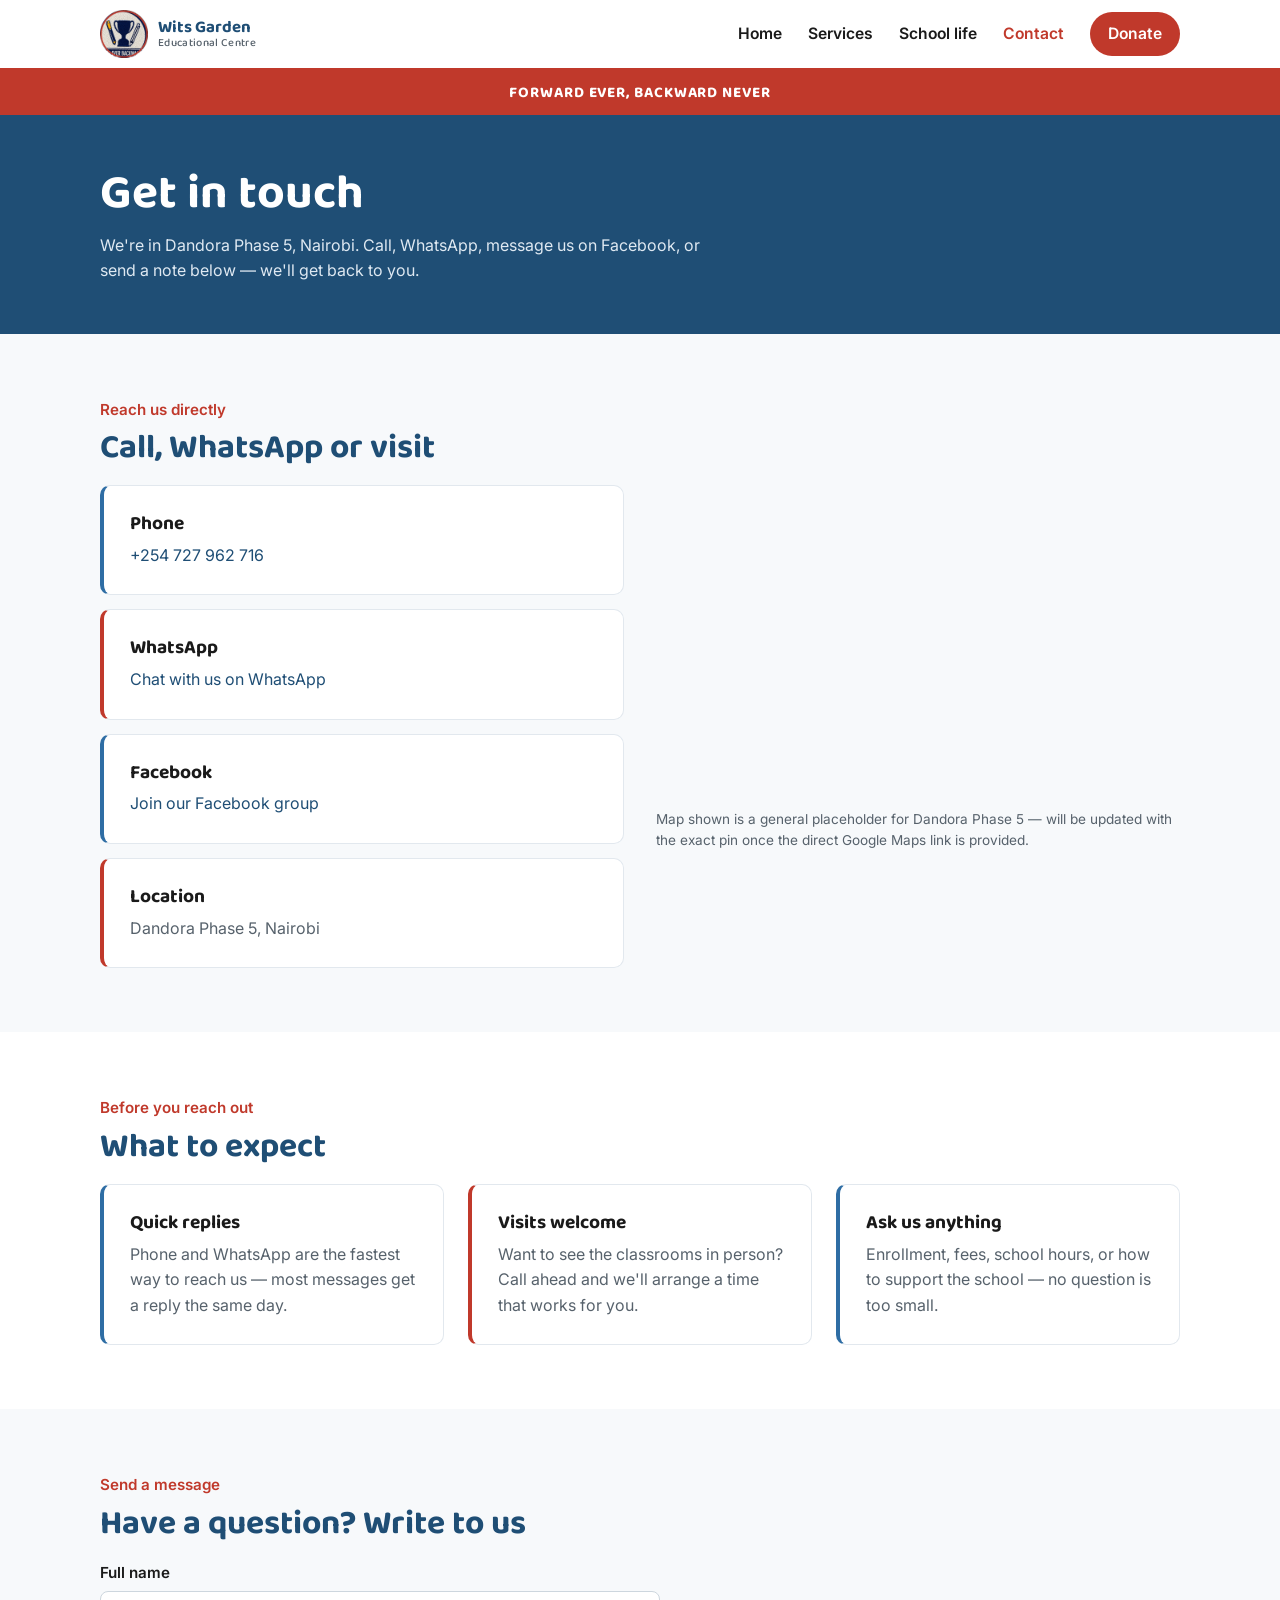
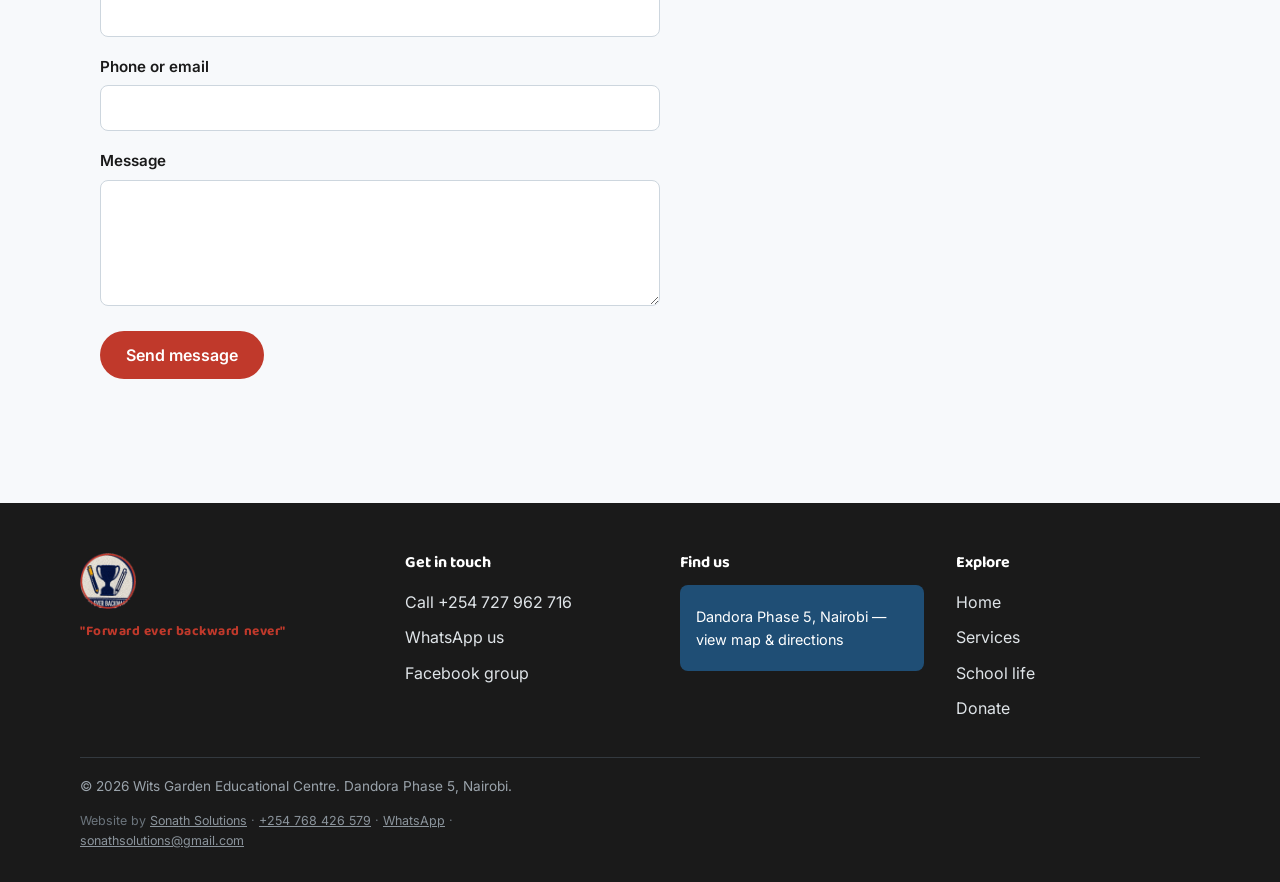
==== contact.html @ b7c3abeb "first commit" ====
<!DOCTYPE html>
<html lang="en">
<head>
<meta charset="UTF-8">
<meta name="viewport" content="width=device-width, initial-scale=1.0">
<title>Contact us — Wits Garden Educational Centre</title>
<meta name="description" content="Reach Wits Garden Educational Centre in Dandora Phase 5, Nairobi — call, WhatsApp, Facebook or send a message.">
<link rel="canonical" href="https://www.witsgardenedu.co.ke/contact.html">
<meta name="theme-color" content="#2e6da4">
<link rel="icon" href="favicon.ico" sizes="any">
<link rel="icon" type="image/png" sizes="32x32" href="favicon-32.png">
<link rel="icon" type="image/png" sizes="192x192" href="favicon-192.png">
<link rel="apple-touch-icon" href="favicon-180.png">
<meta property="og:type" content="website">
<meta property="og:title" content="Contact us — Wits Garden Educational Centre">
<meta property="og:description" content="Call, WhatsApp, message us on Facebook, or find us in Dandora Phase 5, Nairobi.">
<meta property="og:image" content="https://www.witsgardenedu.co.ke/images/banner-photo.jpg">
<meta property="og:url" content="https://www.witsgardenedu.co.ke/contact.html">
<link rel="preconnect" href="https://fonts.googleapis.com">
<link rel="preconnect" href="https://fonts.gstatic.com" crossorigin>
<link href="https://fonts.googleapis.com/css2?family=Baloo+2:wght@500;700&family=Inter:wght@400;500;600&display=swap" rel="stylesheet">
<link rel="stylesheet" href="style.css">
</head>
<body>
<a class="skip-link" href="#main">Skip to content</a>

<header class="site-header">
  <div class="container nav-wrap">
    <a href="index.html" class="brand">
      <img src="images/logo-badge.png" alt="Wits Garden Educational Centre crest" class="brand-logo">
      <span class="brand-name">Wits Garden<br><small>Educational Centre</small></span>
    </a>
    <button class="nav-toggle" id="navToggle" aria-expanded="false" aria-controls="siteNav" aria-label="Open menu">
      <span></span><span></span><span></span>
    </button>
    <nav class="site-nav" id="siteNav">
      <a href="index.html">Home</a>
      <a href="services.html">Services</a>
      <a href="school-life.html">School life</a>
      <a href="contact.html" class="active">Contact</a>
      <a href="donate.html" class="nav-cta">Donate</a>
    </nav>
  </div>
</header>

<div class="motto-strip">FORWARD EVER, BACKWARD NEVER</div>

<main id="main">

  <section class="page-header">
    <div class="container">
      <h1>Get in touch</h1>
      <p>We're in Dandora Phase 5, Nairobi. Call, WhatsApp, message us on Facebook, or send a note below — we'll get back to you.</p>
    </div>
  </section>

  <section>
    <div class="container grid-2">
      <div>
        <p class="eyebrow">Reach us directly</p>
        <h2>Call, WhatsApp or visit</h2>
        <div class="card" style="margin-bottom:14px;">
          <h3>Phone</h3>
          <p><a href="tel:+254727962716">+254 727 962 716</a></p>
        </div>
        <div class="card card-alt" style="margin-bottom:14px;">
          <h3>WhatsApp</h3>
          <p><a href="https://wa.me/254727962716" target="_blank" rel="noopener">Chat with us on WhatsApp</a></p>
        </div>
        <div class="card" style="margin-bottom:14px;">
          <h3>Facebook</h3>
          <p><a href="https://www.facebook.com/groups/225257886135618/" target="_blank" rel="noopener">Join our Facebook group</a></p>
        </div>
        <div class="card card-alt">
          <h3>Location</h3>
          <p>Dandora Phase 5, Nairobi</p>
        </div>
      </div>

      <div>
        <iframe class="map-frame" src="https://www.google.com/maps?q=Dandora+Phase+5+Nairobi&output=embed" title="Map of Wits Garden Educational Centre, Dandora Phase 5, Nairobi" loading="lazy"></iframe>
        <p class="media-caption">Map shown is a general placeholder for Dandora Phase 5 — will be updated with the exact pin once the direct Google Maps link is provided.</p>
      </div>
    </div>
  </section>

  <section class="section-alt">
    <div class="container">
      <p class="eyebrow">Before you reach out</p>
      <h2>What to expect</h2>
      <div class="grid-3">
        <div class="card">
          <h3>Quick replies</h3>
          <p>Phone and WhatsApp are the fastest way to reach us — most messages get a reply the same day.</p>
        </div>
        <div class="card card-alt">
          <h3>Visits welcome</h3>
          <p>Want to see the classrooms in person? Call ahead and we'll arrange a time that works for you.</p>
        </div>
        <div class="card">
          <h3>Ask us anything</h3>
          <p>Enrollment, fees, school hours, or how to support the school — no question is too small.</p>
        </div>
      </div>
    </div>
  </section>

  <section>
    <div class="container">
      <p class="eyebrow">Send a message</p>
      <h2>Have a question? Write to us</h2>
      <form id="contactForm" novalidate>
        <div class="field">
          <label for="contactName">Full name</label>
          <input type="text" id="contactName" name="name" required>
          <p class="field-error">Enter your name.</p>
        </div>
        <div class="field">
          <label for="contactPhone">Phone or email</label>
          <input type="text" id="contactPhone" name="contact" required>
          <p class="field-error">Enter a phone number or email so we can reply.</p>
        </div>
        <div class="field">
          <label for="contactMessage">Message</label>
          <textarea id="contactMessage" name="message" rows="5" required></textarea>
          <p class="field-error">Let us know what you'd like to ask.</p>
        </div>
        <button type="submit" class="btn btn-primary">Send message</button>
        <p class="form-note" id="contactFormNote" role="status"></p>
      </form>
    </div>
  </section>

</main>

<footer class="site-footer">
  <div class="container footer-grid">
    <div class="footer-brand">
      <img src="images/logo-badge.png" alt="Wits Garden Educational Centre crest" class="footer-logo">
      <p class="motto">"Forward ever backward never"</p>
    </div>
    <div class="footer-links">
      <h3>Get in touch</h3>
      <a href="tel:+254727962716">Call +254 727 962 716</a>
      <a href="https://wa.me/254727962716" target="_blank" rel="noopener">WhatsApp us</a>
      <a href="https://www.facebook.com/groups/225257886135618/" target="_blank" rel="noopener">Facebook group</a>
    </div>
    <div class="footer-map">
      <h3>Find us</h3>
      <a href="contact.html" class="map-thumb">Dandora Phase 5, Nairobi — view map &amp; directions</a>
    </div>
    <div class="footer-nav">
      <h3>Explore</h3>
      <a href="index.html">Home</a>
      <a href="services.html">Services</a>
      <a href="school-life.html">School life</a>
      <a href="donate.html">Donate</a>
    </div>
  </div>
  <div class="container footer-bottom">
    <p>&copy; <span id="year"></span> Wits Garden Educational Centre. Dandora Phase 5, Nairobi.</p>
    <p class="footer-credit">Website by <a href="https://sonathsolutions.com" target="_blank" rel="noopener">Sonath Solutions</a> · <a href="tel:+254768426579">+254 768 426 579</a> · <a href="https://wa.me/254768426579" target="_blank" rel="noopener">WhatsApp</a> · <a href="mailto:sonathsolutions@gmail.com">sonathsolutions@gmail.com</a></p>
  </div>
</footer>

<script src="script.js"></script>
</body>
</html>
---- style.css ----
/* ============ Wits Garden Educational Centre — shared styles ============ */

:root{
  --red:#c0392b;
  --red-dark:#962c20;
  --sky:#2e6da4;
  --sky-dark:#1f4e75;
  --sky-light:#eaf2f8;
  --ink:#1a1a1a;
  --gray:#57626c;
  --paper:#ffffff;
  --bg:#f7f9fb;
  --radius:10px;
  --maxw:1120px;
}

*,*::before,*::after{ box-sizing:border-box; }

html{ scroll-behavior:smooth; }

body{
  margin:0;
  font-family:'Inter', Arial, sans-serif;
  color:var(--ink);
  background:var(--bg);
  line-height:1.6;
}

h1,h2,h3,h4{
  font-family:'Baloo 2', 'Inter', Arial, sans-serif;
  font-weight:700;
  line-height:1.2;
  margin:0 0 .5em;
  color:var(--sky-dark);
}

h1{ font-size:clamp(2rem,4.5vw,3rem); }
h2{ font-size:clamp(1.5rem,3vw,2.1rem); }
h3{ font-size:1.2rem; }

p{ margin:0 0 1em; max-width:66ch; }

a{ color:var(--sky-dark); text-decoration:none; }
a:hover{ text-decoration:underline; }

img{ max-width:100%; display:block; }

ul{ margin:0; padding:0; list-style:none; }

.container{
  max-width:var(--maxw);
  margin:0 auto;
  padding:0 20px;
}

section{ padding:64px 0; }

.section-alt{ background:var(--paper); }

.eyebrow{
  color:var(--red);
  font-weight:600;
  font-size:.95rem;
  margin:0 0 .4em;
}

/* ---------- Buttons ---------- */
.btn{
  display:inline-flex;
  align-items:center;
  gap:.5em;
  padding:12px 24px;
  border-radius:999px;
  font-weight:600;
  font-family:'Inter',Arial,sans-serif;
  border:2px solid transparent;
  cursor:pointer;
  text-decoration:none;
  font-size:1rem;
}
.btn:hover{ text-decoration:none; }
.btn-primary{ background:var(--red); color:#fff; }
.btn-primary:hover{ background:var(--red-dark); }
.btn-outline{ background:transparent; border-color:#fff; color:#fff; }
.btn-outline:hover{ background:rgba(255,255,255,.15); }
.btn-sky{ background:var(--sky); color:#fff; }
.btn-sky:hover{ background:var(--sky-dark); }

/* ---------- Header / Nav ---------- */
.site-header{
  position:sticky;
  top:0;
  z-index:50;
  background:#fff;
  border-bottom:3px solid var(--red);
}
.nav-wrap{
  display:flex;
  align-items:center;
  justify-content:space-between;
  padding:10px 20px;
}
.brand{
  display:flex;
  align-items:center;
  gap:10px;
  color:var(--ink);
}
.brand:hover{ text-decoration:none; }
.brand-logo{ height:48px; width:48px; object-fit:contain; }
.brand-name{
  font-family:'Baloo 2',sans-serif;
  font-weight:700;
  line-height:1.15;
  color:var(--sky-dark);
  font-size:1.05rem;
}
.brand-name small{
  display:block;
  font-weight:500;
  font-size:.7rem;
  color:var(--gray);
  letter-spacing:.03em;
}

.site-nav{
  display:flex;
  align-items:center;
  gap:26px;
}
.site-nav a{
  color:var(--ink);
  font-weight:600;
  font-size:.98rem;
}
.site-nav a.active{ color:var(--red); }
.site-nav a.nav-cta{
  background:var(--red);
  color:#fff;
  padding:9px 18px;
  border-radius:999px;
}
.site-nav a.nav-cta:hover{ background:var(--red-dark); text-decoration:none; }

.nav-toggle{
  display:none;
  flex-direction:column;
  gap:5px;
  background:none;
  border:none;
  cursor:pointer;
  padding:8px;
}
.nav-toggle span{
  width:26px;
  height:3px;
  background:var(--ink);
  border-radius:2px;
}

@media (max-width:860px){
  .nav-toggle{ display:flex; }
  .site-nav{
    position:absolute;
    top:100%;
    left:0;
    right:0;
    background:#fff;
    flex-direction:column;
    align-items:flex-start;
    gap:0;
    border-bottom:3px solid var(--red);
    max-height:0;
    overflow:hidden;
    transition:max-height .25s ease;
  }
  .site-nav.open{ max-height:340px; }
  .site-nav a{
    width:100%;
    padding:14px 20px;
    border-top:1px solid #eee;
  }
  .site-nav a.nav-cta{
    border-radius:0;
    text-align:center;
  }
}

/* ---------- Hero ---------- */
.hero{
  background:var(--sky);
  color:#fff;
  padding:70px 0;
  position:relative;
  overflow:hidden;
}
.hero .container{
  display:grid;
  grid-template-columns:1.1fr .9fr;
  gap:40px;
  align-items:center;
}
.hero-eyebrow{
  color:#fff;
  opacity:.85;
  font-weight:600;
  letter-spacing:.02em;
  margin-bottom:.6em;
}
.hero h1{ color:#fff; }
.hero p{ color:#eaf2f8; max-width:52ch; }
.hero-actions{
  display:flex;
  gap:14px;
  flex-wrap:wrap;
  margin-top:24px;
}
.hero-media{
  background:var(--sky-dark);
  border-radius:var(--radius);
  overflow:hidden;
  aspect-ratio:4/3;
  display:flex;
  align-items:center;
  justify-content:center;
}
.hero-media img{ width:100%; height:100%; object-fit:cover; }

.motto-strip{
  background:var(--red);
  color:#fff;
  text-align:center;
  padding:10px 0;
  font-family:'Baloo 2',sans-serif;
  font-weight:700;
  letter-spacing:.06em;
  font-size:.95rem;
}

@media (max-width:780px){
  .hero .container{ grid-template-columns:1fr; }
  .hero-media{ order:-1; }
}

/* ---------- Cards / grids ---------- */
.grid-3{
  display:grid;
  grid-template-columns:repeat(3,1fr);
  gap:24px;
}
.grid-2{
  display:grid;
  grid-template-columns:1fr 1fr;
  gap:32px;
  align-items:center;
}
@media (max-width:780px){
  .grid-3{ grid-template-columns:1fr; }
  .grid-2{ grid-template-columns:1fr; }
}

.card{
  background:#fff;
  border:1px solid #e2e8ee;
  border-left:4px solid var(--sky);
  border-radius:var(--radius);
  padding:26px;
}
.card h3{ color:var(--ink); margin-bottom:.4em; }
.card p{ color:var(--gray); margin:0; }

.card-alt{ border-left-color:var(--red); }

/* ---------- Media / gallery ---------- */
.media-item{
  border-radius:var(--radius);
  overflow:hidden;
  background:var(--sky-light);
  aspect-ratio:4/3;
  position:relative;
}
.media-item img{ width:100%; height:100%; object-fit:cover; }
.media-item video{ width:100%; height:100%; object-fit:cover; display:block; background:#000; }
.media-item.video::after{
  content:"";
  position:absolute;
  inset:0;
  margin:auto;
  width:56px;
  height:56px;
  border-radius:50%;
  background:rgba(26,26,26,.55);
  pointer-events:none;
}
.media-item.video::before{
  content:"";
  position:absolute;
  top:50%; left:50%;
  transform:translate(-40%,-50%);
  width:0; height:0;
  border-top:11px solid transparent;
  border-bottom:11px solid transparent;
  border-left:18px solid #fff;
  z-index:2;
  pointer-events:none;
}
.media-grid{
  display:grid;
  grid-template-columns:repeat(3,1fr);
  gap:18px;
}
@media (max-width:780px){
  .media-grid{ grid-template-columns:repeat(2,1fr); }
}
@media (max-width:480px){
  .media-grid{ grid-template-columns:1fr; }
}
.media-caption{
  font-size:.85rem;
  color:var(--gray);
  margin-top:6px;
}

/* ---------- Map ---------- */
.map-frame{
  border:0;
  width:100%;
  aspect-ratio:16/9;
  border-radius:var(--radius);
  filter:grayscale(.1);
}
.map-teaser{
  display:block;
  border-radius:var(--radius);
  overflow:hidden;
  border:1px solid #e2e8ee;
}
.map-teaser .map-frame{ pointer-events:none; aspect-ratio:16/7; }
.map-teaser-label{
  display:flex;
  justify-content:space-between;
  align-items:center;
  padding:14px 18px;
  background:#fff;
}

/* ---------- Forms ---------- */
form{ max-width:560px; }
.field{ margin-bottom:18px; }
.field label{
  display:block;
  font-weight:600;
  margin-bottom:6px;
  font-size:.95rem;
}
.field input,
.field textarea,
.field select{
  width:100%;
  padding:12px 14px;
  border:1px solid #cdd6de;
  border-radius:8px;
  font-family:inherit;
  font-size:1rem;
  background:#fff;
}
.field input:focus,
.field textarea:focus,
.field select:focus{
  outline:3px solid var(--sky-light);
  border-color:var(--sky);
}
.field-error{
  color:var(--red);
  font-size:.85rem;
  margin-top:5px;
  display:none;
}
.field.invalid .field-error{ display:block; }
.field.invalid input,
.field.invalid textarea,
.field.invalid select{ border-color:var(--red); }

.form-note{
  background:var(--sky-light);
  border-radius:var(--radius);
  padding:16px 18px;
  font-size:.92rem;
  color:var(--sky-dark);
  display:none;
}
.form-note.visible{ display:block; }

/* ---------- Ways to help ---------- */
.help-grid{
  display:grid;
  grid-template-columns:repeat(4,1fr);
  gap:18px;
}
@media (max-width:900px){ .help-grid{ grid-template-columns:repeat(2,1fr); } }
@media (max-width:480px){ .help-grid{ grid-template-columns:1fr; } }
.help-card{
  background:#fff;
  border:1px solid #e2e8ee;
  border-radius:var(--radius);
  padding:22px;
  text-align:left;
}
.help-card h3{ font-size:1.05rem; }
.help-card p{ color:var(--gray); font-size:.92rem; margin:0; }

/* ---------- Footer ---------- */
.site-footer{
  background:var(--ink);
  color:#dfe4e8;
  margin-top:60px;
}
.footer-grid{
  display:grid;
  grid-template-columns:1.2fr 1fr 1fr 1fr;
  gap:32px;
  padding:50px 0 30px;
}
@media (max-width:860px){
  .footer-grid{ grid-template-columns:1fr 1fr; }
}
@media (max-width:520px){
  .footer-grid{ grid-template-columns:1fr; }
}
.footer-grid h3{
  color:#fff;
  font-size:1rem;
  margin-bottom:12px;
}
.footer-logo{ height:56px; width:56px; object-fit:contain; margin-bottom:12px; }
.footer-brand .motto{
  color:var(--red);
  font-family:'Baloo 2',sans-serif;
  font-weight:700;
  font-size:.85rem;
  letter-spacing:.04em;
}
.footer-links a,
.footer-nav a{
  display:block;
  color:#dfe4e8;
  padding:5px 0;
}
.footer-links a:hover,
.footer-nav a:hover,
.footer-map a:hover{ color:#fff; }
.footer-map .map-thumb{
  display:block;
  background:var(--sky-dark);
  color:#fff;
  border-radius:8px;
  padding:20px 16px;
  font-size:.9rem;
}
.footer-bottom{
  border-top:1px solid #33393f;
  padding:18px 0;
  font-size:.85rem;
  color:#9aa3ab;
}

/* ---------- Page header (non-home pages) ---------- */
.page-header{
  background:var(--sky-dark);
  color:#fff;
  padding:50px 0;
}
.page-header h1{ color:#fff; margin-bottom:.2em; }
.page-header p{ color:#dfe9f2; margin:0; max-width:60ch; }

.skip-link{
  position:absolute;
  left:-999px;
  top:auto;
  background:var(--red);
  color:#fff;
  padding:10px 16px;
  z-index:100;
}
.skip-link:focus{ left:10px; top:10px; }

/* ---------- Hero with real photo background ---------- */
.hero{
  background-size:cover;
  background-position:center;
  position:relative;
}
.hero::before{
  content:"";
  position:absolute;
  inset:0;
  background:linear-gradient(100deg, rgba(31,78,117,.94) 0%, rgba(31,78,117,.86) 45%, rgba(31,78,117,.55) 100%);
}
.hero .container{ position:relative; z-index:1; }

/* ---------- Stat strip ---------- */
.stat-strip{
  background:#fff;
  border-top:1px solid #e2e8ee;
  border-bottom:1px solid #e2e8ee;
}
.stat-strip .container{
  display:flex;
  flex-wrap:wrap;
  gap:20px;
  padding:22px 20px;
  justify-content:space-between;
}
.stat{
  flex:1 1 200px;
  text-align:center;
}
.stat strong{
  display:block;
  font-family:'Baloo 2',sans-serif;
  color:var(--red);
  font-size:1.4rem;
}
.stat span{
  font-size:.85rem;
  color:var(--gray);
}

/* ---------- Value chips ---------- */
.value-chips{
  display:flex;
  flex-wrap:wrap;
  gap:10px;
  margin:18px 0 0;
}
.value-chip{
  background:var(--sky-light);
  color:var(--sky-dark);
  border:1px solid #cfe0ee;
  border-radius:999px;
  padding:8px 16px;
  font-weight:600;
  font-size:.9rem;
}

/* ---------- Gallery figures with captions ---------- */
.media-item + figcaption,
figure.media-item figcaption{
  font-size:.85rem;
  color:var(--gray);
  margin-top:6px;
}
figure{ margin:0; }
.media-item button.zoom-btn{
  position:absolute;
  inset:0;
  width:100%;
  height:100%;
  padding:0;
  border:0;
  background:transparent;
  cursor:zoom-in;
}

/* ---------- Video cards ---------- */
.video-card{
  background:#fff;
  border:1px solid #e2e8ee;
  border-radius:var(--radius);
  overflow:hidden;
}
.video-card video{
  width:100%;
  display:block;
  background:#000;
  aspect-ratio:4/5;
  object-fit:cover;
}
.video-card .video-caption{
  padding:12px 14px;
  font-size:.88rem;
  color:var(--gray);
}
.video-grid{
  display:grid;
  grid-template-columns:repeat(4,1fr);
  gap:18px;
}
@media (max-width:900px){ .video-grid{ grid-template-columns:repeat(2,1fr); } }
@media (max-width:480px){ .video-grid{ grid-template-columns:1fr; } }

/* ---------- Lightbox ---------- */
.lightbox{
  position:fixed;
  inset:0;
  background:rgba(10,12,14,.92);
  display:none;
  align-items:center;
  justify-content:center;
  z-index:200;
  padding:30px;
}
.lightbox.open{ display:flex; }
.lightbox img{
  max-width:100%;
  max-height:85vh;
  border-radius:6px;
}
.lightbox-close{
  position:absolute;
  top:18px;
  right:22px;
  background:none;
  border:none;
  color:#fff;
  font-size:2rem;
  line-height:1;
  cursor:pointer;
}

/* ---------- FAQ (native details/summary) ---------- */
.faq-item{
  background:#fff;
  border:1px solid #e2e8ee;
  border-radius:var(--radius);
  padding:6px 20px;
  margin-bottom:12px;
}
.faq-item summary{
  cursor:pointer;
  font-weight:600;
  padding:14px 0;
  list-style:none;
}
.faq-item summary::-webkit-details-marker{ display:none; }
.faq-item summary::after{
  content:"+";
  float:right;
  color:var(--red);
  font-size:1.3rem;
}
.faq-item[open] summary::after{ content:"\2212"; }
.faq-item p{ color:var(--gray); margin:0 0 16px; max-width:none; }

/* ---------- Use of funds ---------- */
.fund-list{
  display:grid;
  grid-template-columns:repeat(2,1fr);
  gap:16px;
}
@media (max-width:600px){ .fund-list{ grid-template-columns:1fr; } }
.fund-item{
  display:flex;
  gap:14px;
  background:#fff;
  border:1px solid #e2e8ee;
  border-radius:var(--radius);
  padding:18px;
}
.fund-item .fund-icon{
  width:38px;
  height:38px;
  flex:none;
  border-radius:50%;
  background:var(--sky-light);
  color:var(--sky-dark);
  display:flex;
  align-items:center;
  justify-content:center;
  font-weight:700;
}
.fund-item h3{ font-size:1rem; margin-bottom:.25em; }
.fund-item p{ margin:0; color:var(--gray); font-size:.92rem; }

/* ---------- Footer credit line ---------- */
.footer-credit{
  font-size:.78rem;
  color:#6b747c;
  margin-top:6px;
}
.footer-credit a{
  color:#8b949c;
  text-decoration:underline;
}
.footer-credit a:hover{ color:#fff; }
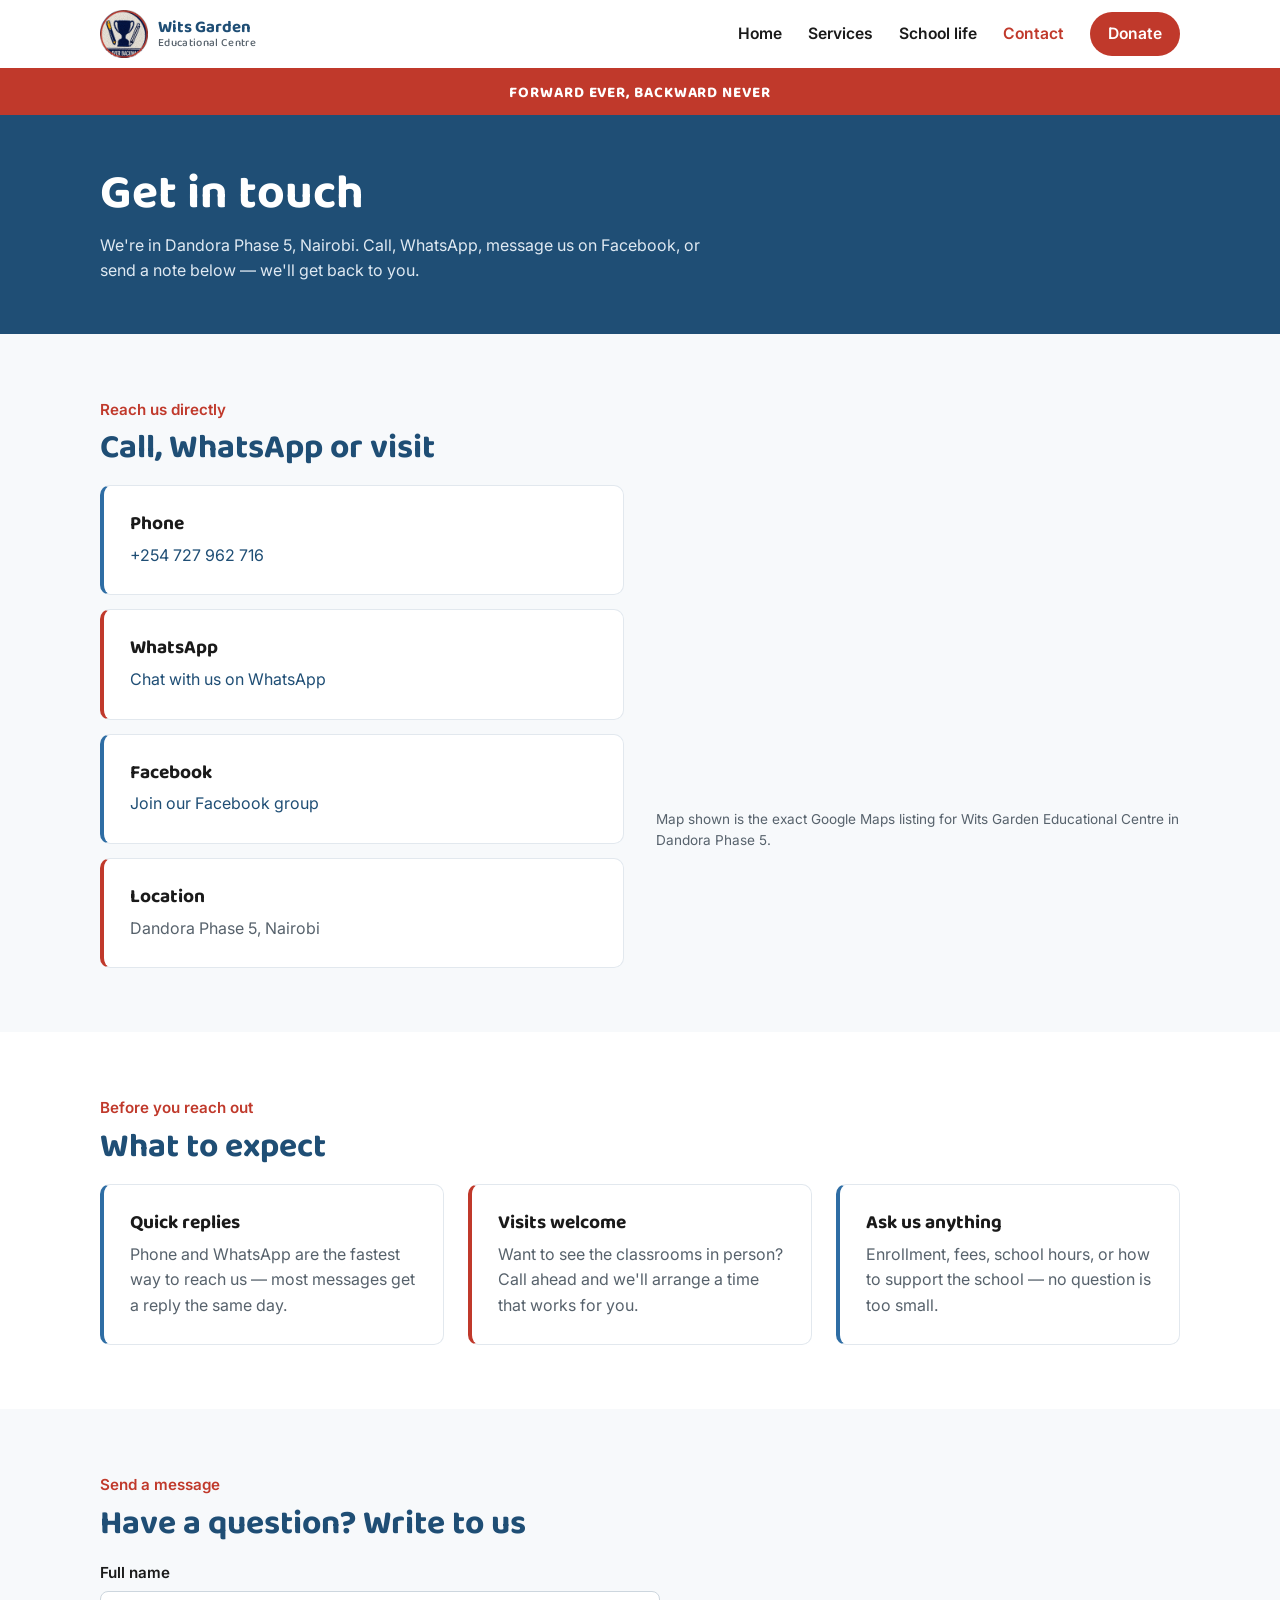
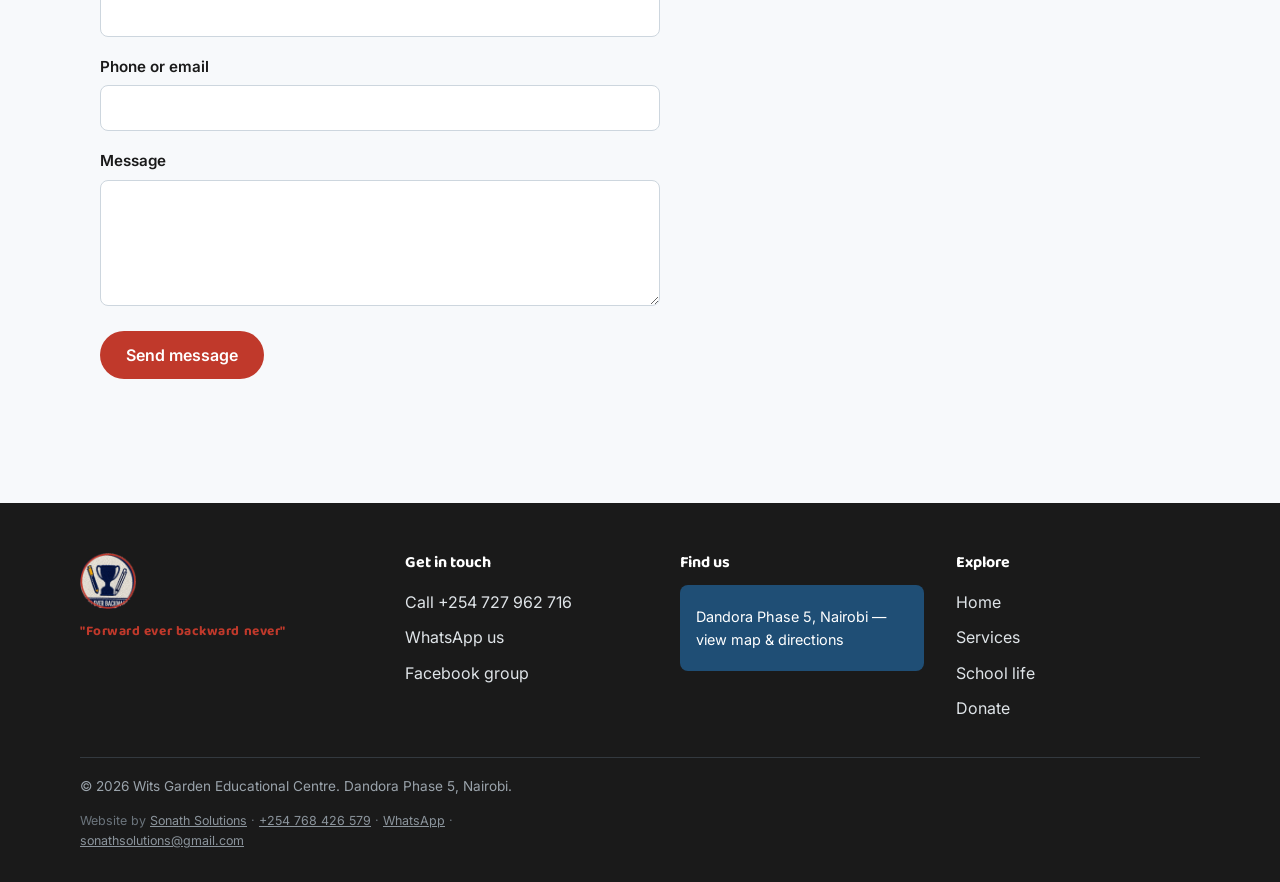
==== commit 41b69aee: "computer and maps" ====
--- a/contact.html
+++ b/contact.html
@@ -78,8 +78,8 @@
       </div>
 
       <div>
-        <iframe class="map-frame" src="https://www.google.com/maps?q=Dandora+Phase+5+Nairobi&output=embed" title="Map of Wits Garden Educational Centre, Dandora Phase 5, Nairobi" loading="lazy"></iframe>
-        <p class="media-caption">Map shown is a general placeholder for Dandora Phase 5 — will be updated with the exact pin once the direct Google Maps link is provided.</p>
+        <iframe class="map-frame" src="https://www.google.com/maps/embed?pb=!1m18!1m12!1m3!1d3988.876846709621!2d36.9132548!3d-1.2447257999999999!2m3!1f0!2f0!3f0!3m2!1i1024!2i768!4f13.1!3m3!1m2!1s0x182f15e3fb3fff51%3A0xb2711b7d3baf98ad!2sWITS%20GARDEN%20EDUCATIONAL%20CENTRE!5e0!3m2!1ssw!2ske!4v1790333817216!5m2!1ssw!2ske" title="Map of Wits Garden Educational Centre, Dandora Phase 5, Nairobi" loading="lazy" referrerpolicy="strict-origin-when-cross-origin"></iframe>
+        <p class="media-caption">Map shown is the exact Google Maps listing for Wits Garden Educational Centre in Dandora Phase 5.</p>
       </div>
     </div>
   </section>
